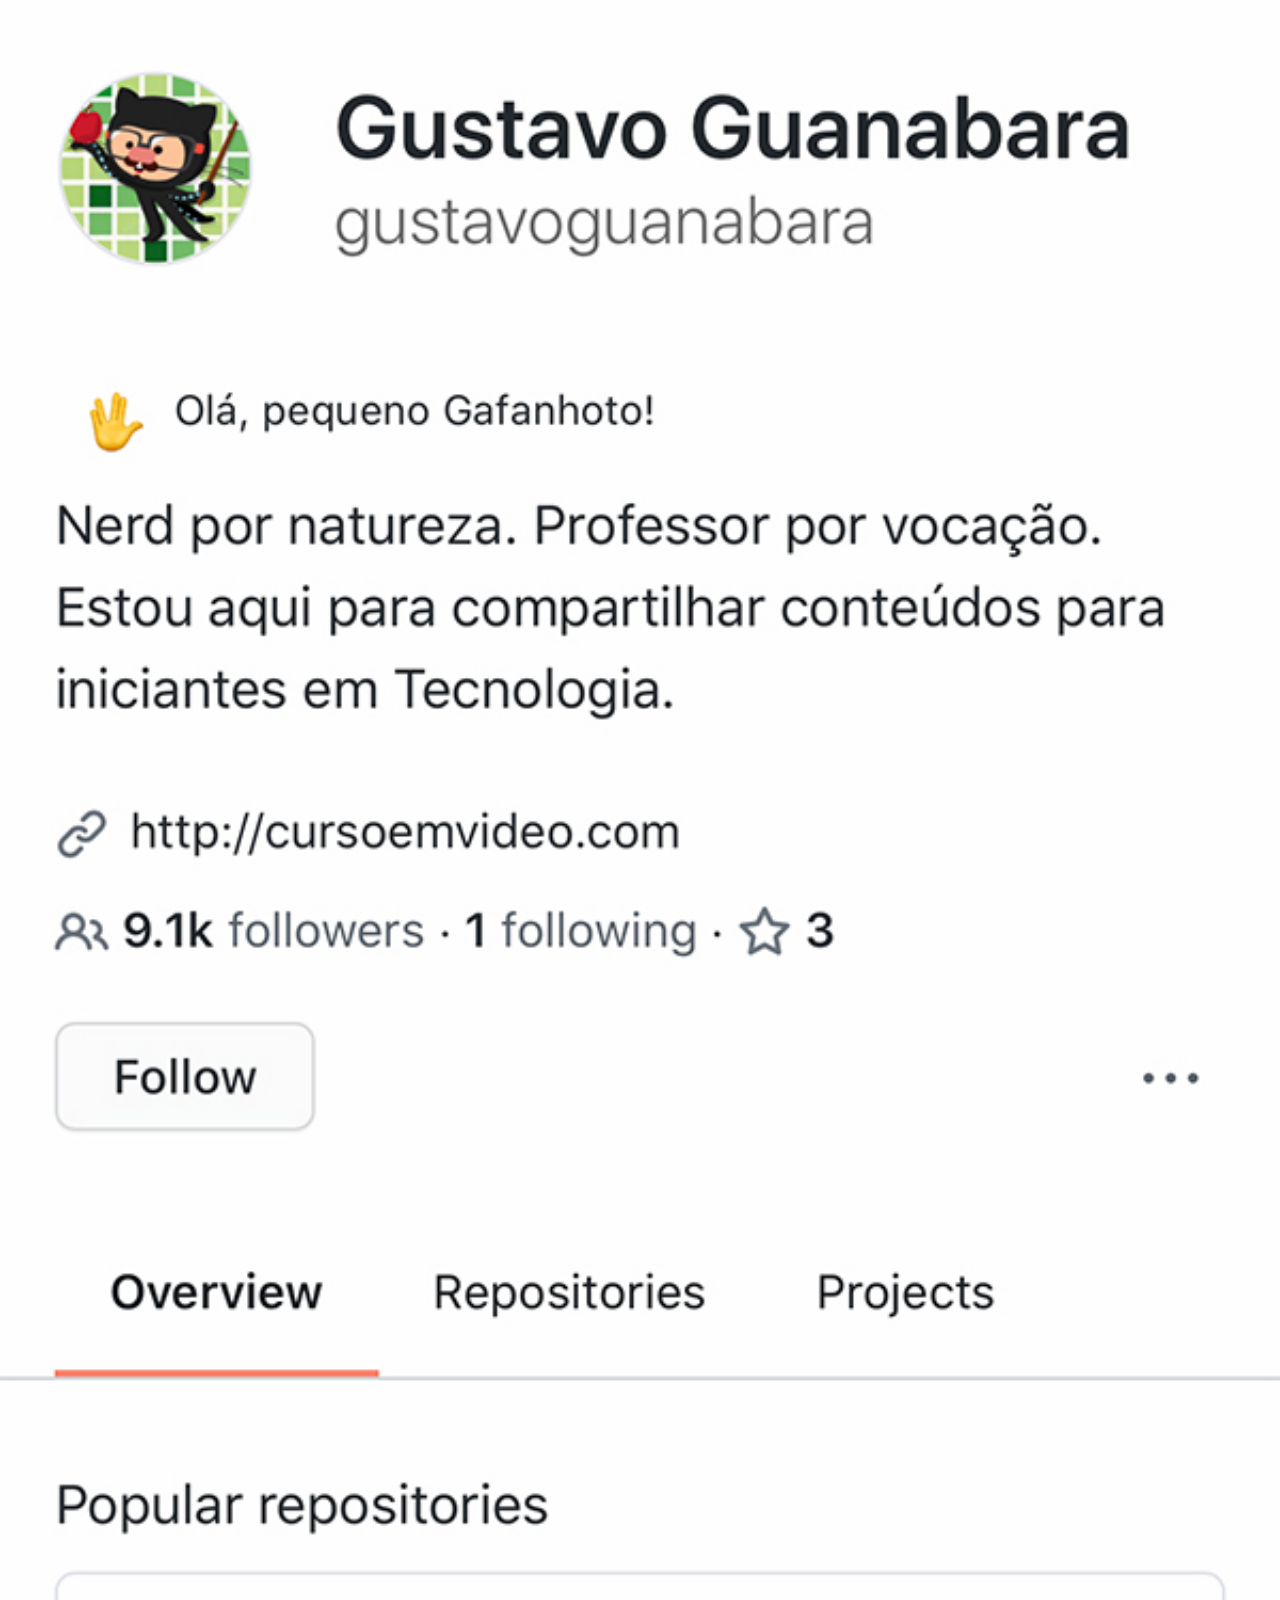
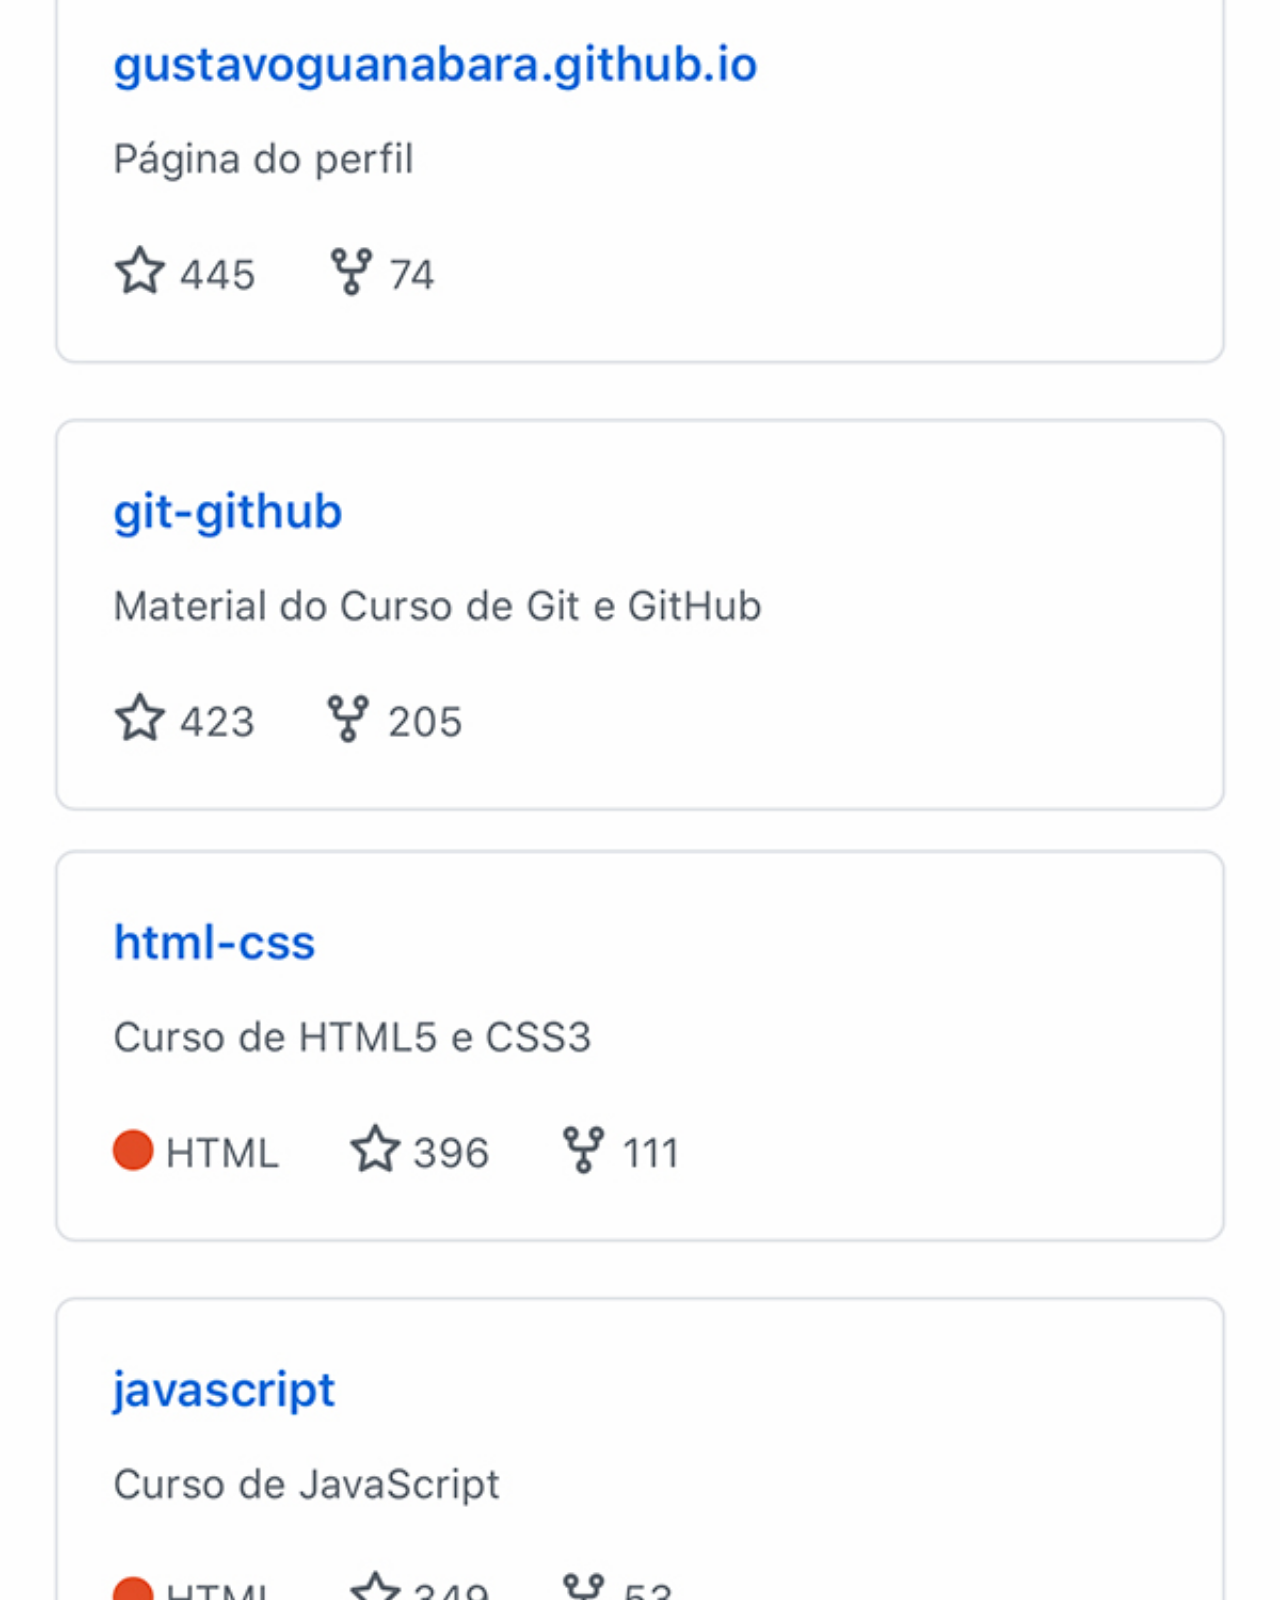
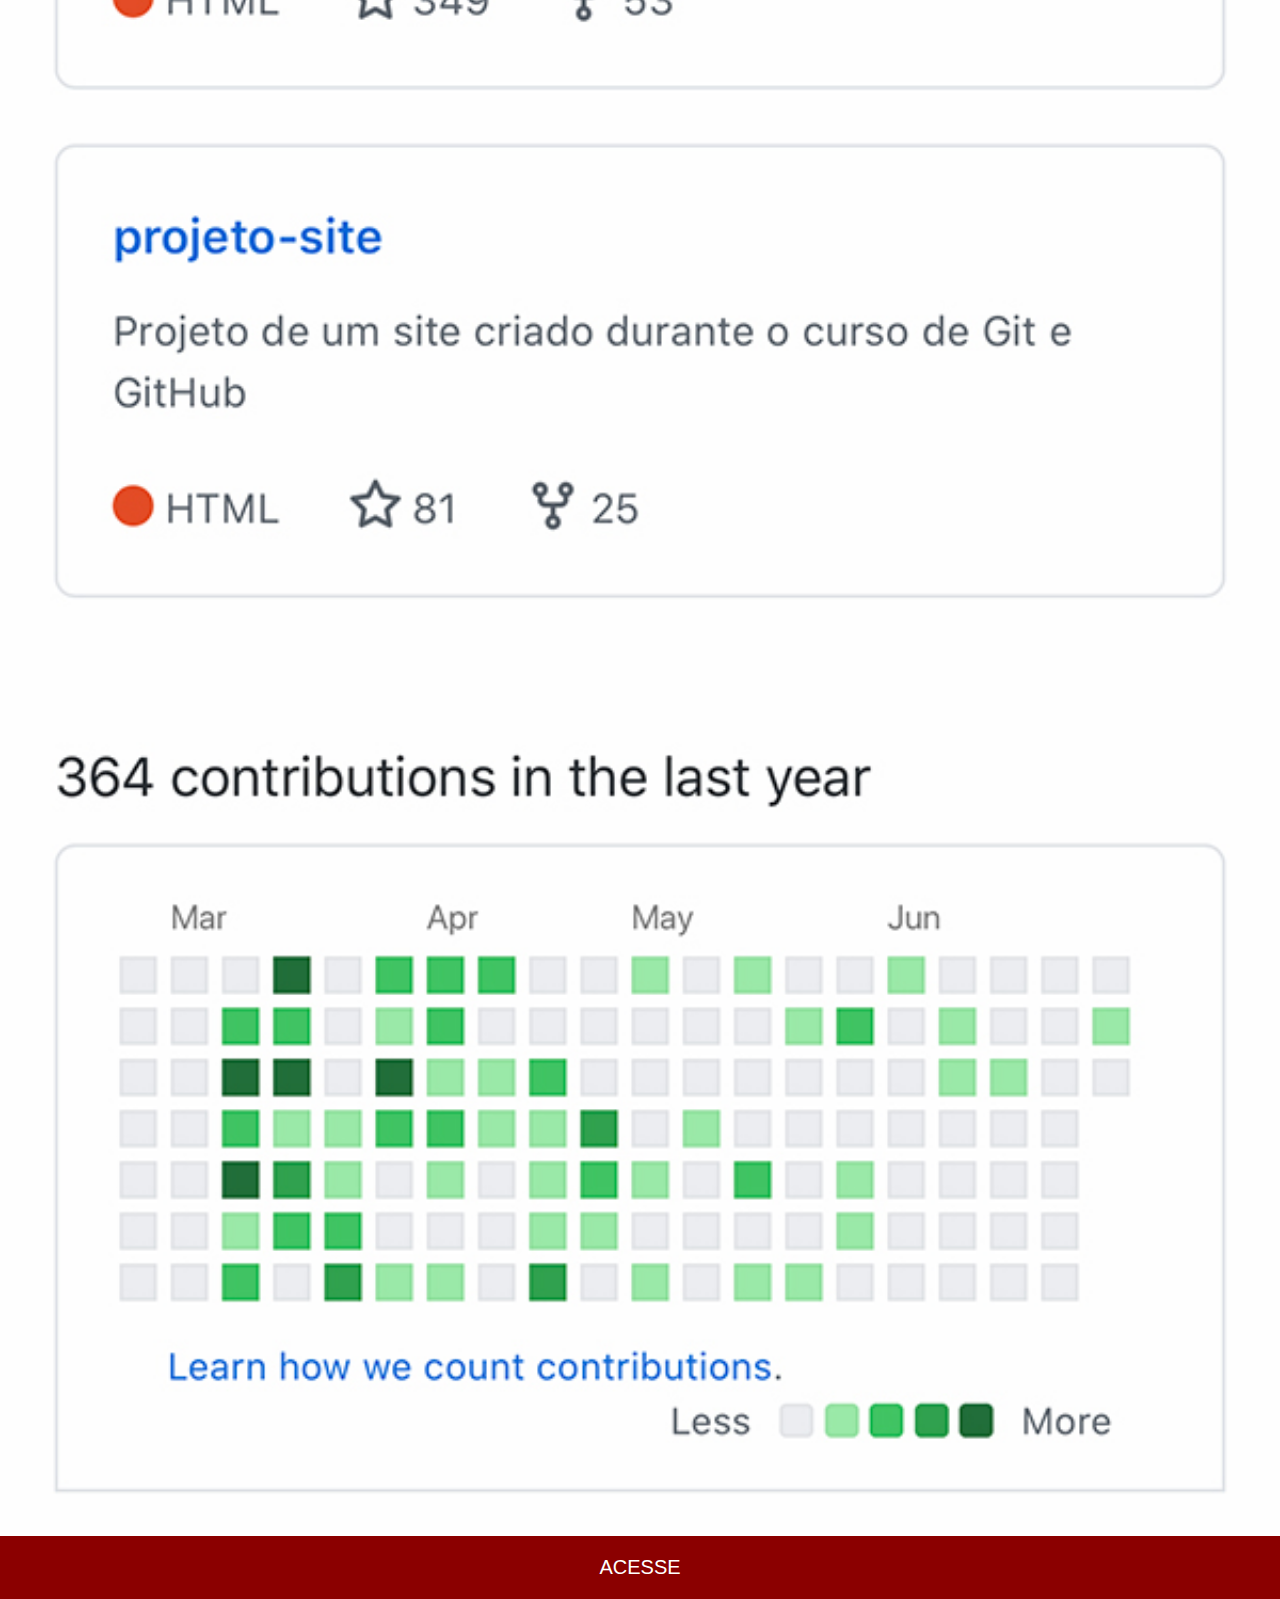
==== paginas-extra/github.html @ edd04448 "Realização das páginas de redes sociais." ====
<!DOCTYPE html>
<html lang="pt-br">
<head>
    <meta charset="UTF-8">
    <meta name="viewport" content="width=device-width, initial-scale=1.0">
    <title>Github</title>
    <link rel="stylesheet" href="../estilos/social.css">
</head>
<body>
    <img src="../imagens/tela-github.jpg" alt="tela github">
    <a href="https://github.com/gustavoguanabara">ACESSE</a>
</body>
</html>
---- estilos/social.css ----
@charset "UTF-8";

*{
    padding: 0px;
    margin: 0px;
    font-family: Arial, Helvetica, sans-serif;
}

::-webkit-scrollbar{
   display: none;
}

img{
    width: 100vw;
}

a{
    display: block;
    background-color: darkred;
    color: white;
    text-decoration: none;
    text-align: center;
    font-size: 20px;
    padding: 20px;
}

a:hover{
    padding: 21px;
    font-size: 22px;
    text-decoration: underline;
    transition-duration: 400ms;
}
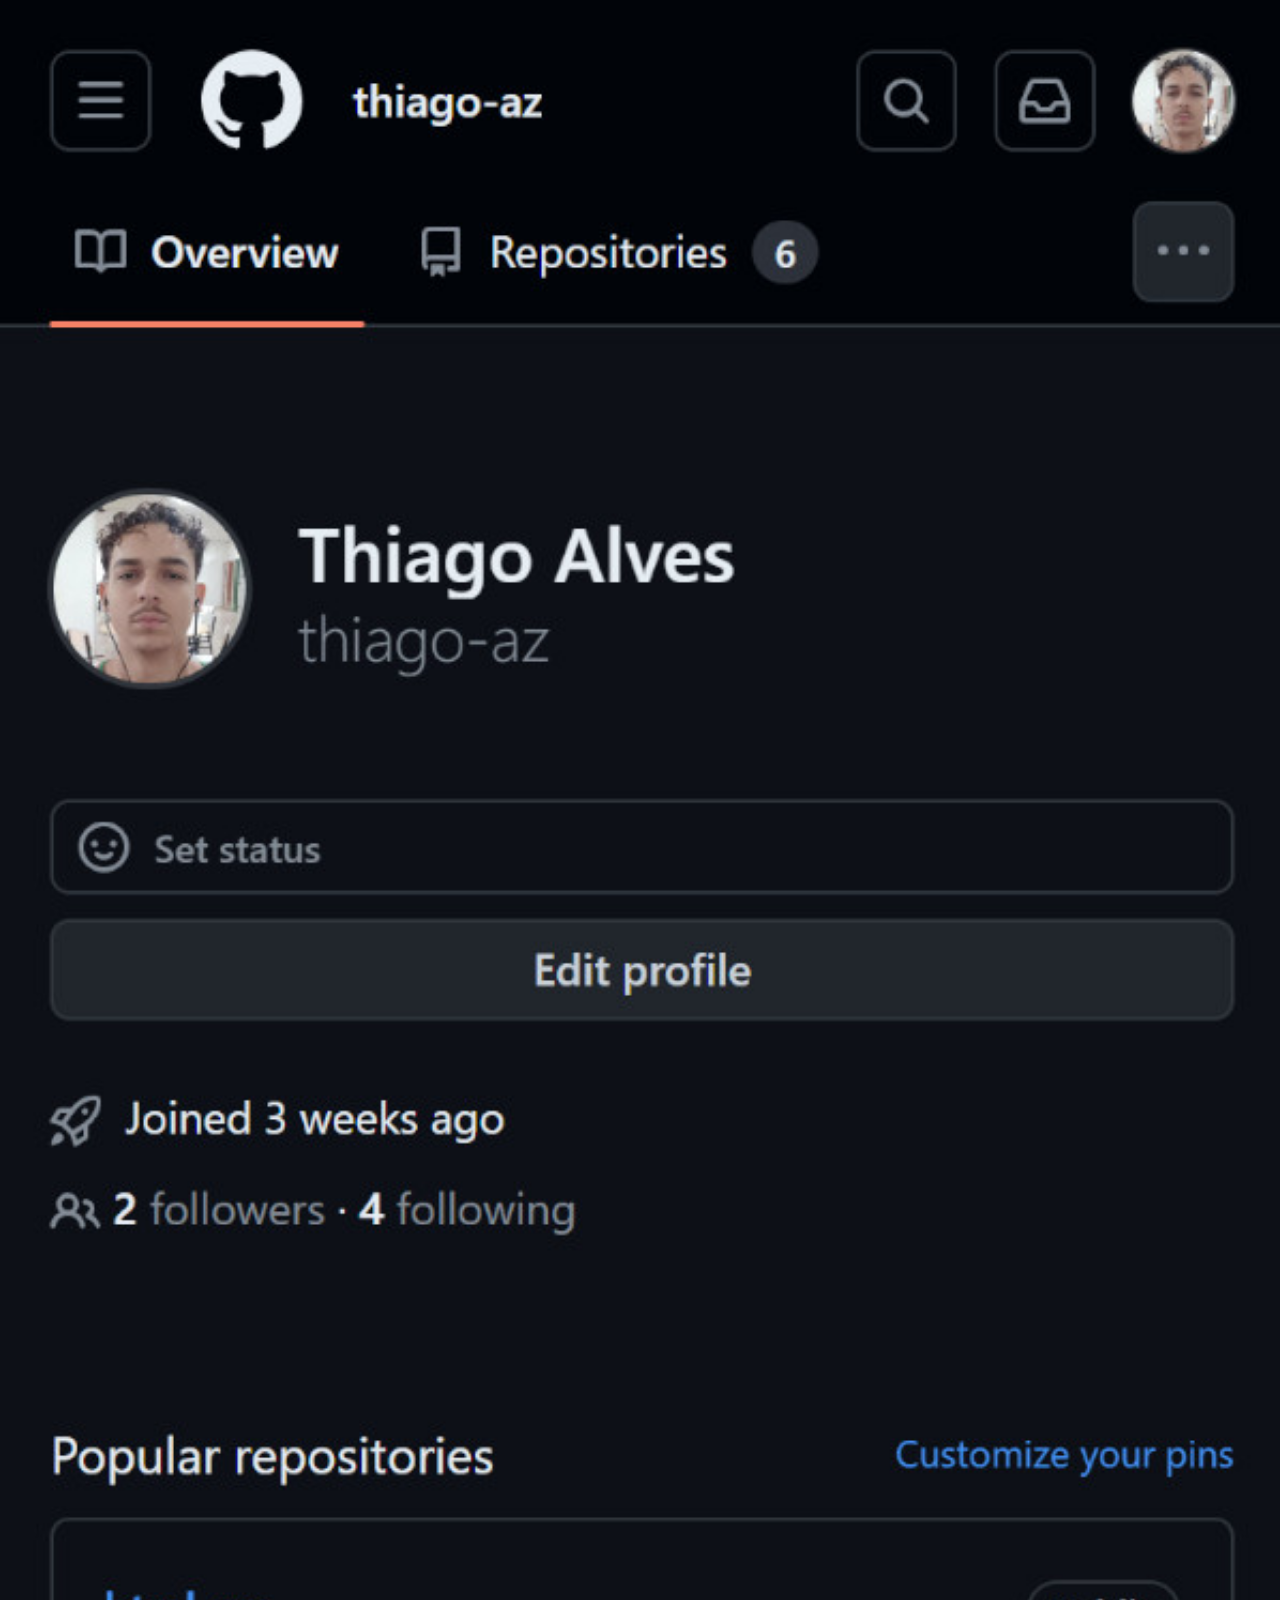
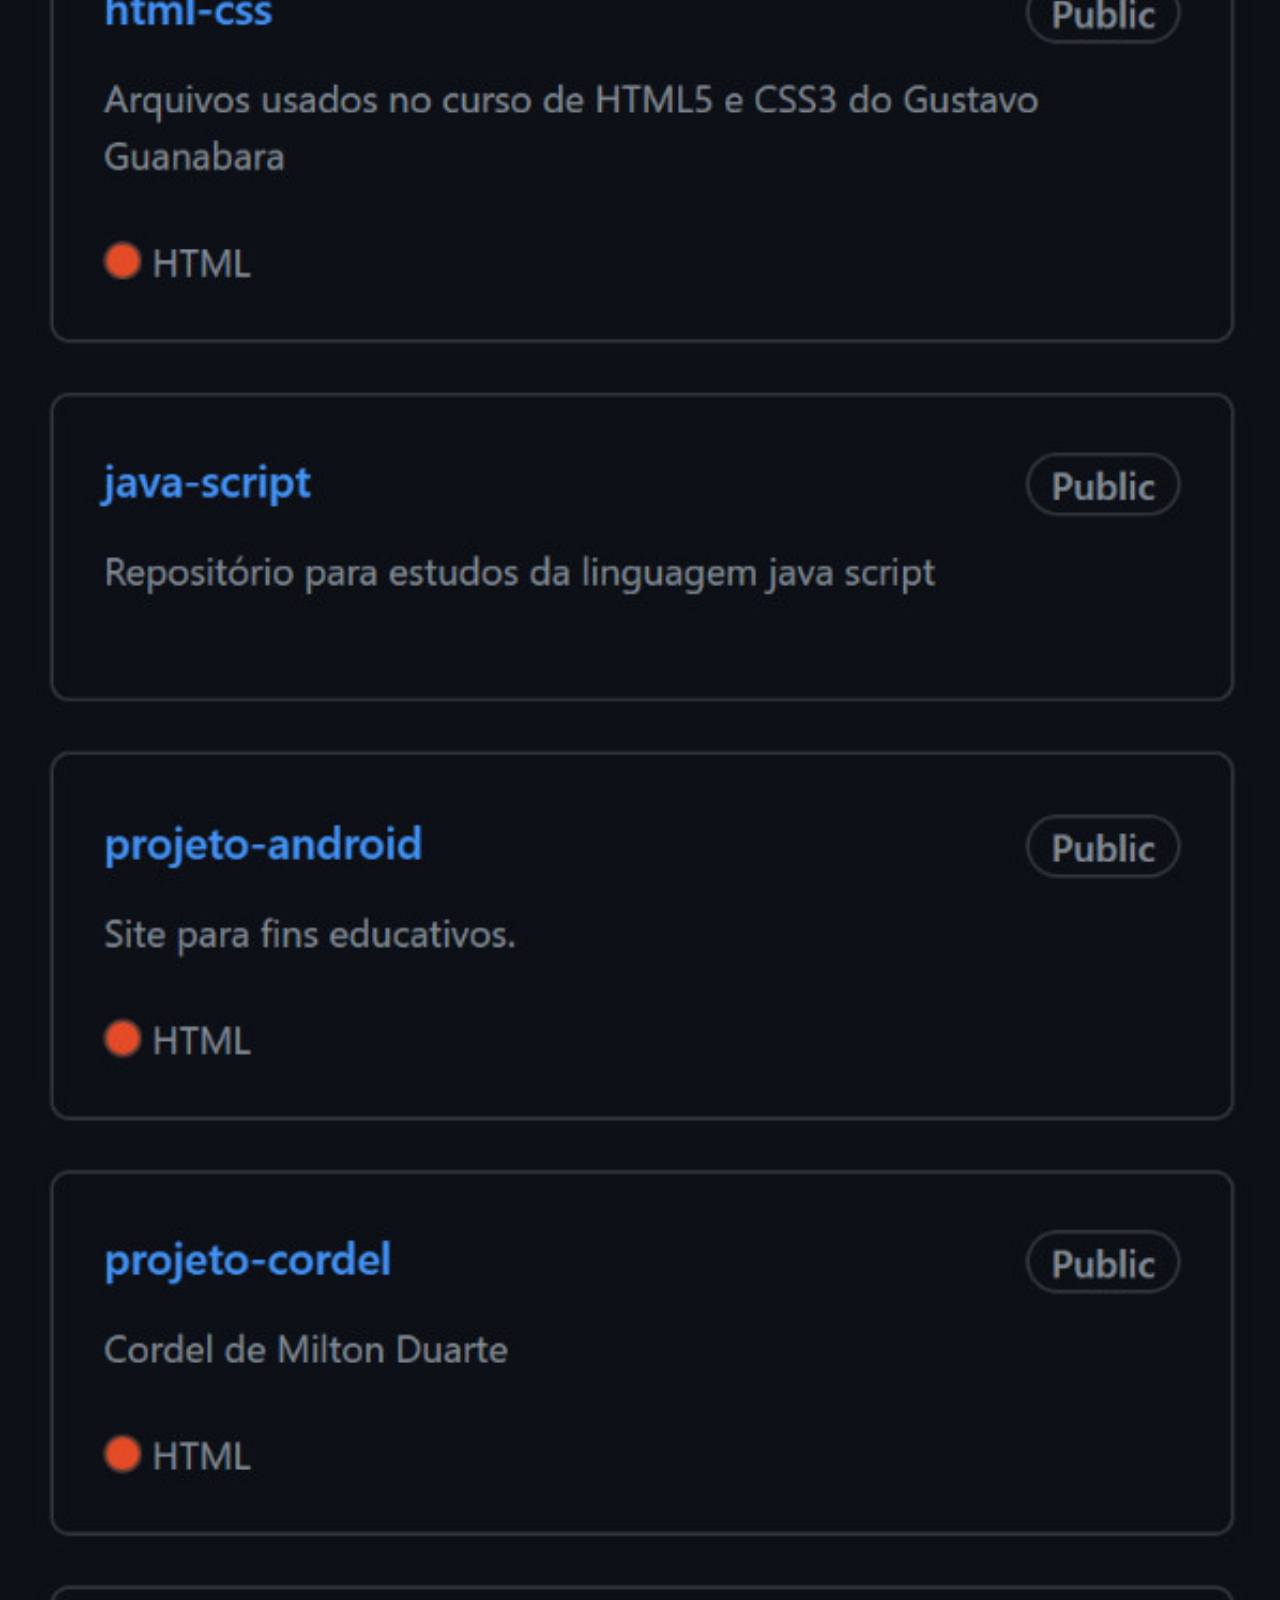
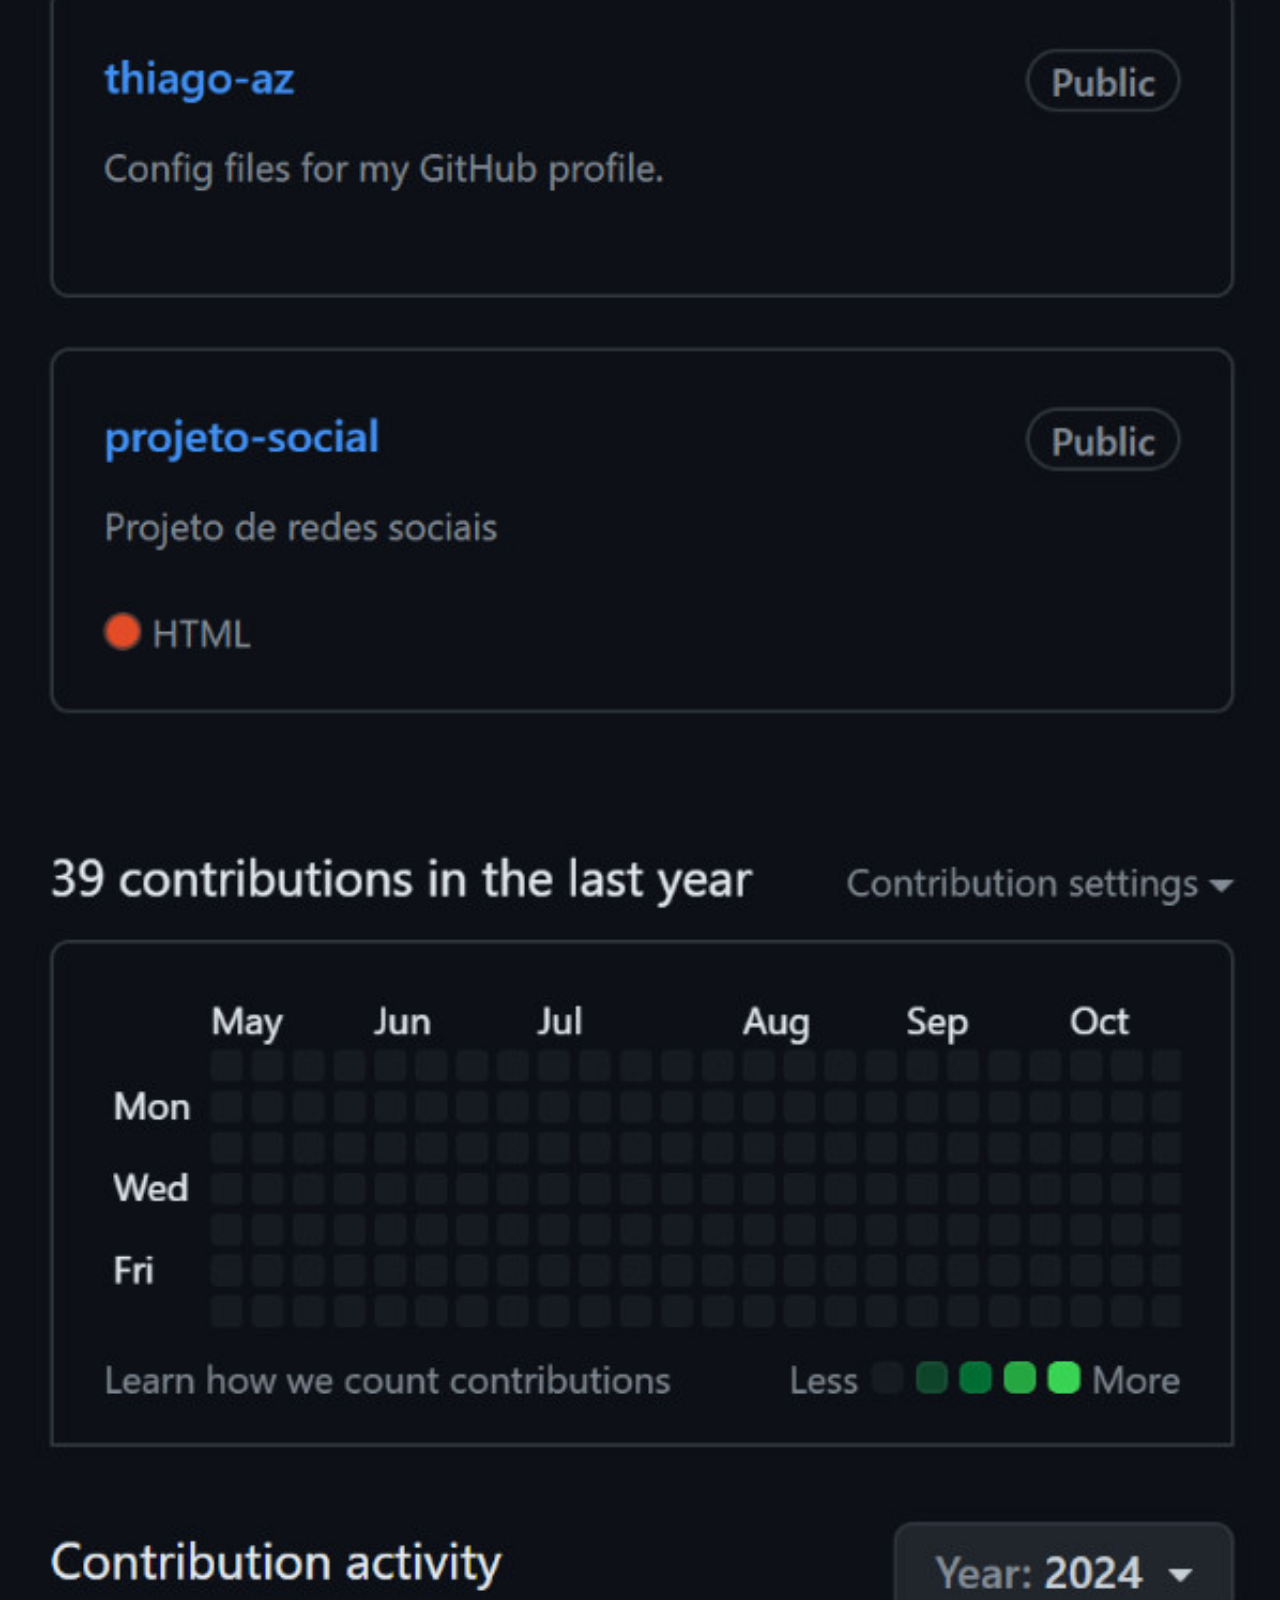
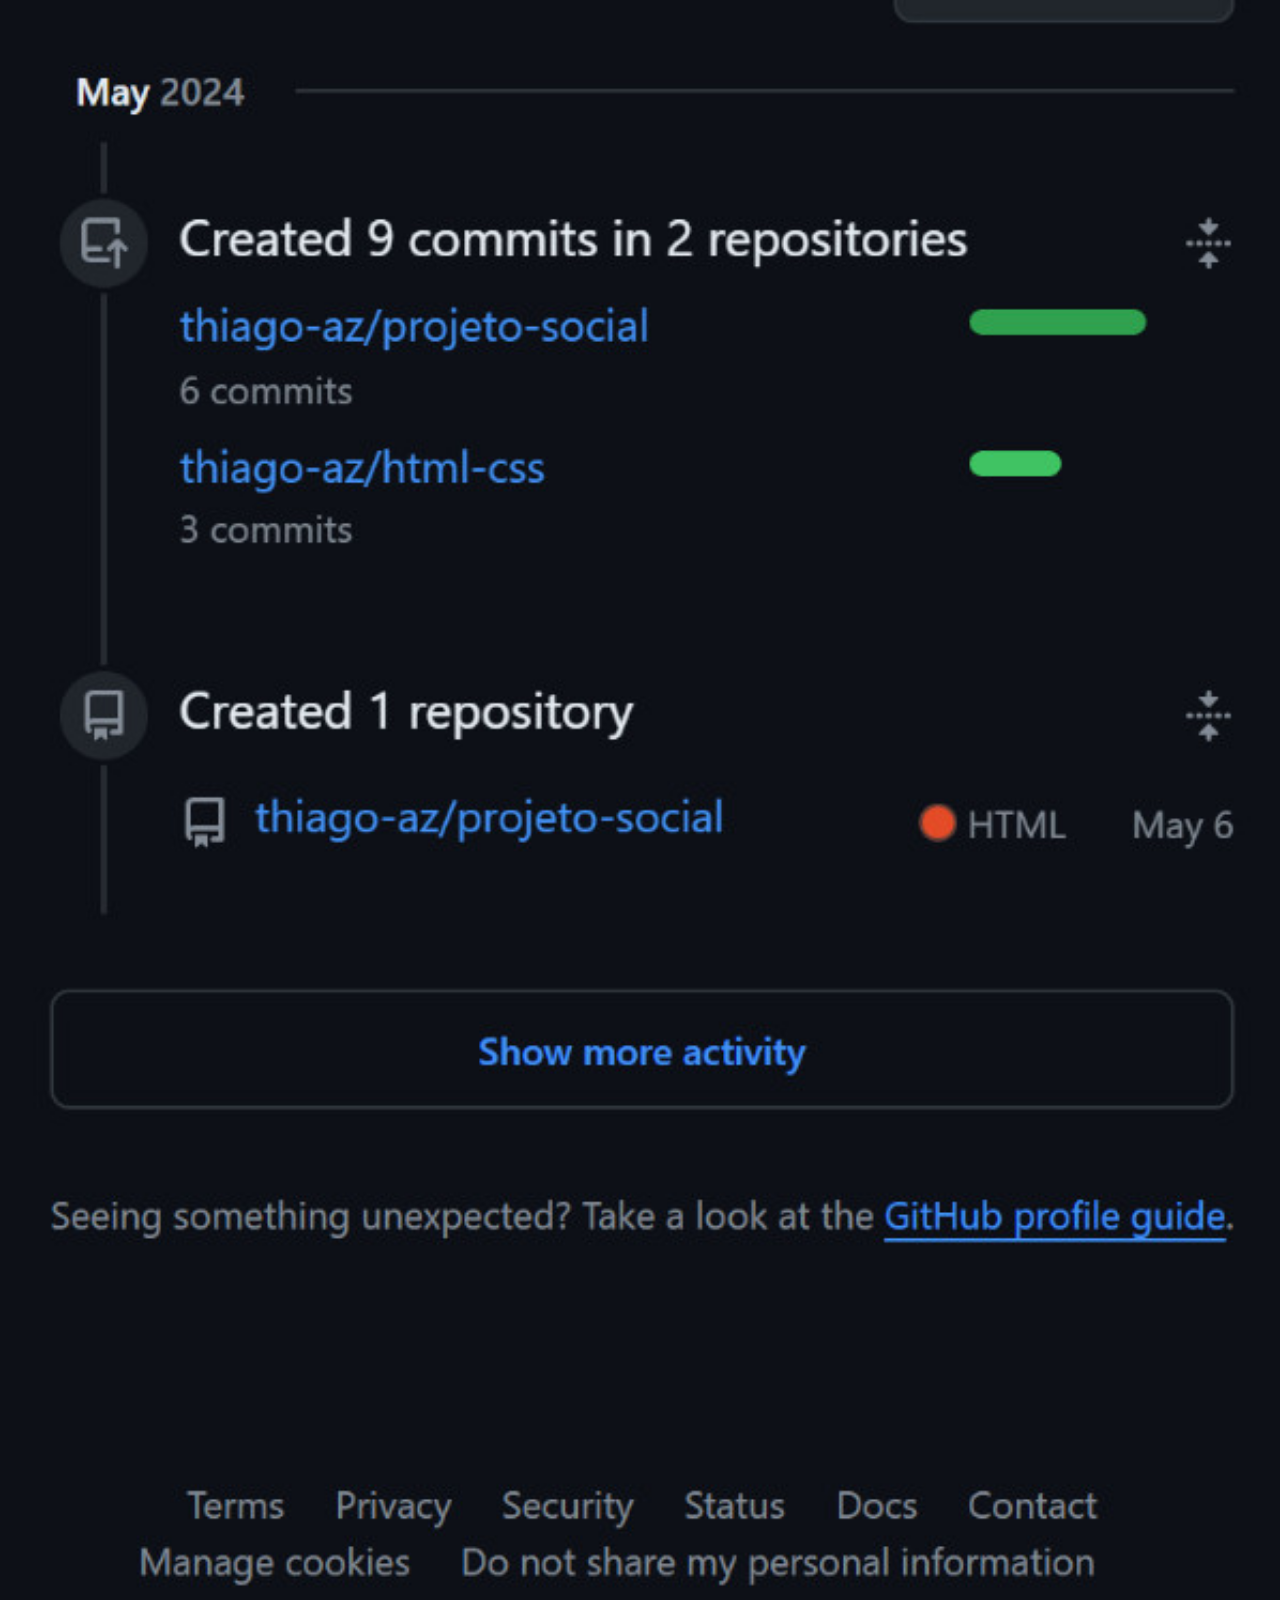
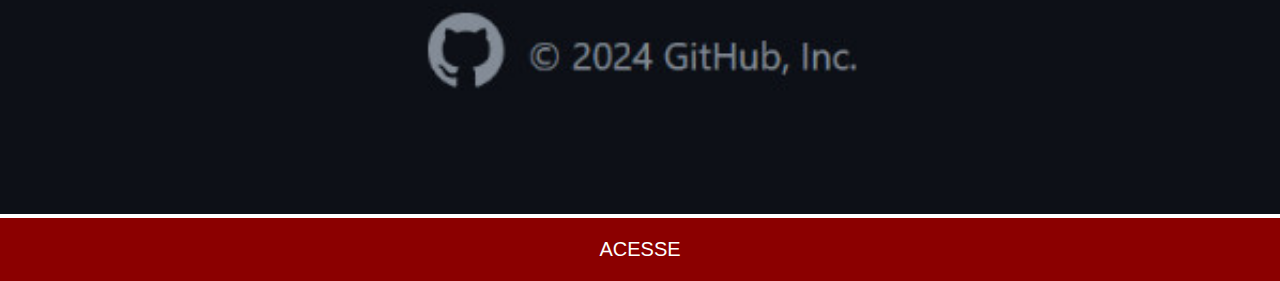
==== commit 9ab1c9eb: "Finalização do projeto-social." ====
--- a/paginas-extra/github.html
+++ b/paginas-extra/github.html
@@ -7,7 +7,7 @@
     <link rel="stylesheet" href="../estilos/social.css">
 </head>
 <body>
-    <img src="../imagens/tela-github.jpg" alt="tela github">
-    <a href="https://github.com/gustavoguanabara">ACESSE</a>
+    <img src="../imagens/print-git.jpg" alt="tela github">
+    <a href="https://github.com/thiago-az">ACESSE</a>
 </body>
 </html>